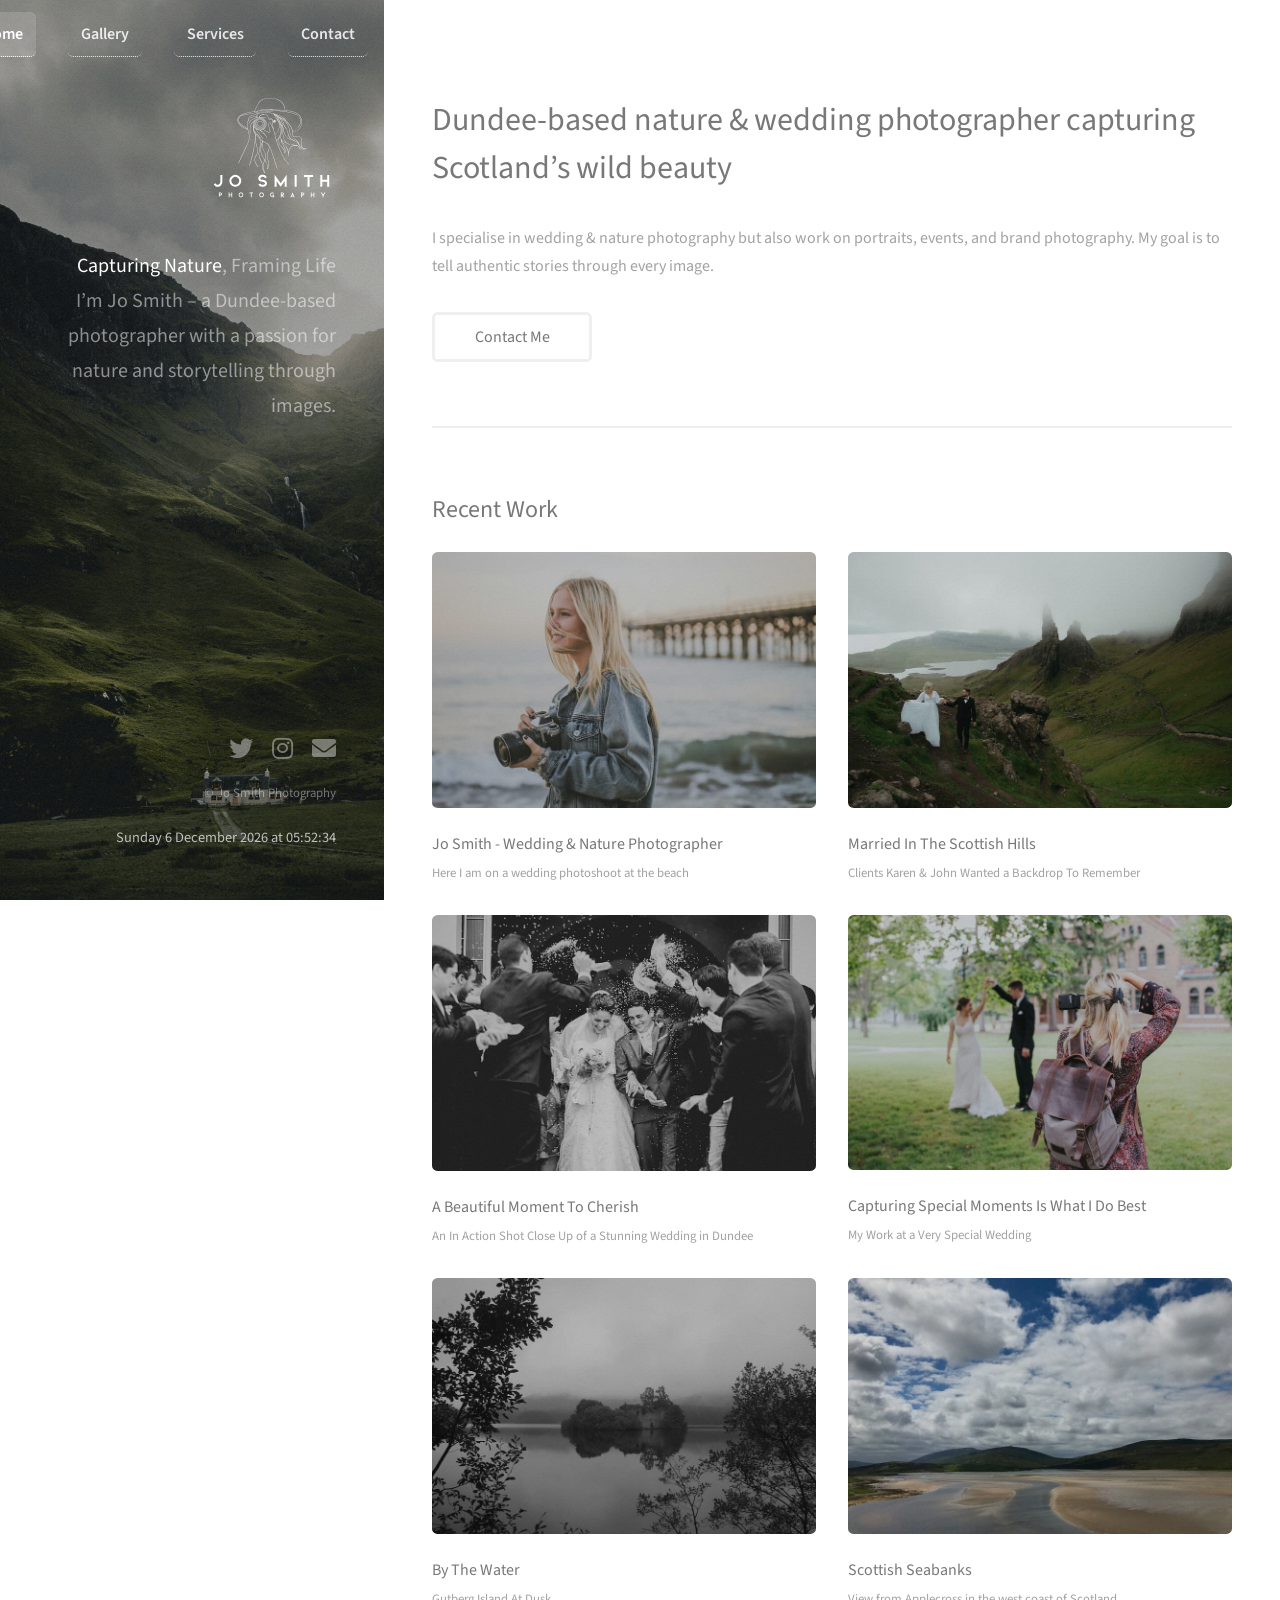
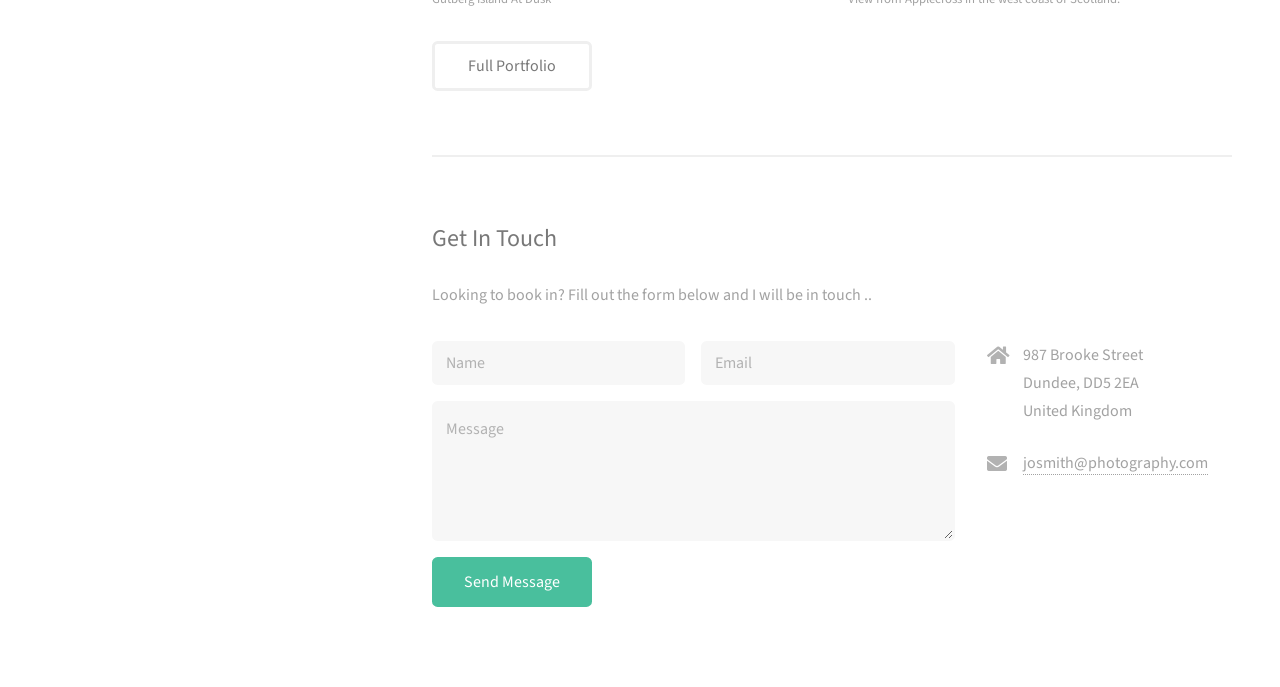
==== index.html @ 53fb1529 "first commit" ====
<!DOCTYPE HTML>
<html>
  <head>
    <title>Jo Smith Photography</title>
    <meta charset="utf-8" />
    <meta name="viewport" content="width=device-width, initial-scale=1, user-scalable=no" />

       <!-- SEO: description -->
  <meta name="description" content="Jo Smith Photography — Dundee-based photographer specialising in weddings, portraits, and nature photography.">

  <!-- SEO: keywords -->
  <meta name="keywords" content="Photography, Dundee, Weddings, Portraits, Nature, Jo Smith">

  <!-- Author -->
  <meta name="author" content="Jo Smith">

  <!-- Open Graph (for social sharing) -->
  <meta property="og:title" content="Jo Smith Photography">
  <meta property="og:description" content="Weddings, portraits, and nature photography in Dundee and beyond.">
  <meta property="og:image" content="../media/images/fulls/JoSmithLogo9.svg">
  <meta property="og:type" content="website">
  <meta property="og:url" content="http://josmithphotography.com">

  <!-- Twitter Card -->
  <meta name="twitter:card" content="summary_large_image">
  <meta name="twitter:title" content="Jo Smith Photography">
  <meta name="twitter:description" content="Capturing weddings, portraits, and nature photography in Dundee.">
  <meta name="twitter:image" content="../media/images/Fulls1/JoSmithLogo9.svg">

  <!-- Links - Stylesheets -->
    <link rel="stylesheet" href="../assets/css/main.css" />
    <link rel="icon" type="image/png" sizes="32x32" href="../media/images/favicons/favicon-32x32.png">
    <link rel="icon" type="image/png" sizes="16x16" href="../media/images/favicons/favicon-16x16.png">
    <link rel="apple-touch-icon" sizes="180x180" href="../media/images/favicons/apple-touch-icon.png">
  </head>
  <body class="is-preload">

    <!-- Header -->
    <header id="header">

         <!-- Hamburger toggle -->
          <button class="nav-toggle"
                  aria-controls="primary-nav"
                  aria-expanded="false"
                  aria-label="Open menu">
            <span class="bar"></span>
            <span class="bar"></span>
            <span class="bar"></span>
          </button>
        <!-- NAV -->
        <nav class="site-nav" id="primary-nav" aria-label="Primary">
          <ul>
            <li><a href="index.html" aria-current="page">Home</a></li>
            <li><a href="/pages/gallery.html">Gallery</a></li>
            <li><a href="/pages/services.html">Services</a></li>
            <li><a href="/pages/contact.html">Contact</a></li>
          </ul>
        </nav>
        <!-- Logo -->
      <div class="inner">
        <a href="index.html" class="image avatar">
          <img src="../media/images/Fulls1/JoSmithLogo9.svg" alt="Jo Smith logo" />
        </a>
      <!-- Main Heading-->
        <h1>
          <strong>Capturing Nature</strong>, Framing Life<br />
          I’m Jo Smith – a Dundee-based photographer with a passion for nature and storytelling through images.
        </h1>

      
      </div>
    </header>
    
    

    <!-- Main -->
    <div id="main">

      <!-- One -->
      <section id="one">
        <header class="major">
          <h2>Dundee-based nature & wedding photographer capturing Scotland’s wild beauty</h2>
        </header>
        <p>I specialise in wedding & nature photography but also work on portraits, events, and brand photography. 
          My goal is to tell authentic stories through every image.</p>
        <ul class="actions">
          <li><a href="/pages/contact.html" class="button">Contact Me</a></li>
        </ul>
      </section>

      <!-- Two -->
      <section id="two">
        <h2>Recent Work</h2>
        <div class="row">
          <article class="col-6 col-12-xsmall work-item">
            <a href="../media/images/fulls1/photog6full.jpg" class="image fit thumb"><img src="../media/images/Smalls1/photog6small.jpg" alt="Wedding photography shoot on the beach" /></a>
            <h3>Jo Smith - Wedding & Nature Photographer</h3>
            <p>Here I am on a wedding photoshoot at the beach</p>
          </article>
          <article class="col-6 col-12-xsmall work-item">
            <a href="../media/images/Fulls1/photog2full.jpg" class="image fit thumb"><img src="../media/images/Smalls1/photog2small.jpg" alt="wedding photo shoot in the hills" /></a>
            <h3>Married In The Scottish Hills</h3>
            <p>Clients Karen & John Wanted a Backdrop To Remember</p>
          </article>
          <article class="col-6 col-12-xsmall work-item">
            <a href="../media/images/Fulls1/photog3full.jpg" class="image fit thumb"><img src="../media/images/Smalls1/photog3small.jpg" alt="wedding photo shoot traditional" /></a>
            <h3>A Beautiful Moment To Cherish</h3>
            <p>An In Action Shot Close Up of a Stunning Wedding in Dundee</p>
          </article>
          <article class="col-6 col-12-xsmall work-item">
            <a href="../media/images/Fulls1/photog7full.jpg" class="image fit thumb"><img src="../media/images/Smalls1/photog7small.jpg" alt="wedding shoot at a traditional wedding" /></a>
            <h3>Capturing Special Moments Is What I Do Best</h3>
            <p>My Work at a Very Special Wedding</p>
          </article>
          <article class="col-6 col-12-xsmall work-item">
            <a href="../media/images/Fulls1/photog5full.jpg" class="image fit thumb"><img src="../media/images/Smalls1/photog5small.jpg" alt="nature photo shoot by the water" /></a>
            <h3>By The Water</h3>
            <p>Gutberg Island At Dusk</p>
          </article>
          <article class="col-6 col-12-xsmall work-item">
            <a href="../media/images/Fulls1/photog11full.jpg" class="image fit thumb"><img src="../media/images/Smalls1/photog11small.jpg" alt="nature shoot in the west coast of scotland" /></a>
            <h3>Scottish Seabanks</h3>
            <p>View from Applecross in the west coast of Scotland.</p>
          </article>
        </div>
        <ul class="actions">
          <li><a href="/pages/gallery.html" class="button">Full Portfolio</a></li>
        </ul>
      </section>

      <!-- Three -->
      <section id="three">
        <h2>Get In Touch</h2>
        <p>Looking to book in? Fill out the form below and I will be in touch ..</p>
        <div class="row">
          <div class="col-8 col-12-small">
            <form id="contact-form" method="post" action="#">
              <div class="row gtr-uniform gtr-50">
                <div class="col-6 col-12-xsmall"><input type="text" name="name" id="name" placeholder="Name" required /></div>
                <div class="col-6 col-12-xsmall"><input type="email" name="email" id="email" placeholder="Email" required /></div>
                <div class="col-12"><textarea name="message" id="message" placeholder="Message" rows="4" required></textarea></div>
                <div class="col-12">
                  <ul class="actions">
                    <li><input type="submit" value="Send Message" class="primary" /></li>
                  </ul>
                </div>
              </div>
            </form>
          </div>
          <div class="col-4 col-12-small">
            <ul class="labeled-icons">
              <li>
                <h3 class="icon solid fa-home"><span class="label">Address</span></h3>
                987 Brooke Street<br />
                Dundee, DD5 2EA<br />
                United Kingdom
              </li>
              <li>
                <h3 class="icon solid fa-envelope"><span class="label">Email</span></h3>
                <a href="mailto:josmith@photography.com">josmith@photography.com</a>
              </li>
            </ul>
          </div>
        </div>
      </section>
    </div>

 <footer id="footer">
  <div class="inner">
    <ul class="icons">
      <!-- X (Twitter) -->
      <li>
        <a href="https://x.com/josmithphoto" class="icon brands fa-twitter" target="_blank" rel="noopener">
          <span class="label">X</span>
        </a>
      </li>
      <!-- Instagram -->
      <li>
        <a href="https://instagram.com/josmithphotography123" class="icon brands fa-instagram" target="_blank" rel="noopener">
          <span class="label">Instagram</span>
        </a>
      </li>
      <!-- Email -->
      <li>
        <a href="mailto:josmith@photography.com" class="icon solid fa-envelope">
          <span class="label">Email</span>
        </a>
      </li>
    </ul>

    <ul class="copyright">
      <li>&copy; Jo Smith Photography</li>
    </ul>

    <!-- Date and time will appear here -->
    <div id="datetime" style="margin-top: 1rem; font-size: 0.9em; color: rgba(255,255,255,0.7);"></div>
  </div>
</footer>


    <!-- Scripts (../assets/js) -->
    <script src="../assets/js/jquery.min.js"></script>
    <script src="../assets/js/jquery.poptrox.min.js"></script>
    <script src="../assets/js/browser.min.js"></script>
    <script src="../assets/js/breakpoints.min.js"></script>
    <script src="../assets/js/util.js"></script>
    <script src="../assets/js/main.js"></script>
    <script src="../assets/js/custom.js" type="module"></script>

  </body>
</html>
---- assets/css/main.css ----
@import url("fontawesome-all.min.css");
@import url("https://fonts.googleapis.com/css?family=Source+Sans+Pro:400,400italic");

/*
	Strata by HTML5 UP
	html5up.net | @ajlkn
	Free for personal and commercial use under the CCA 3.0 license (html5up.net/license)

	STRATA TEMPLATE CSS - CUSTOM CSS AT BOTTOM OF PAGE
*/

html, body, div, span, applet, object,
iframe, h1, h2, h3, h4, h5, h6, p, blockquote,
pre, a, abbr, acronym, address, big, cite,
code, del, dfn, em, img, ins, kbd, q, s, samp,
small, strike, strong, sub, sup, tt, var, b,
u, i, center, dl, dt, dd, ol, ul, li, fieldset,
form, label, legend, table, caption, tbody,
tfoot, thead, tr, th, td, article, aside,
canvas, details, embed, figure, figcaption,
footer, header, hgroup, menu, nav, output, ruby,
section, summary, time, mark, audio, video {
	margin: 0;
	padding: 0;
	border: 0;
	font-size: 100%;
	font: inherit;
	vertical-align: baseline;}

article, aside, details, figcaption, figure,
footer, header, hgroup, menu, nav, section {
	display: block;}

body {
	line-height: 1;
}

ol, ul {
	list-style: none;
}

blockquote, q {
	quotes: none;
}

	blockquote:before, blockquote:after, q:before, q:after {
		content: '';
		content: none;
	}

table {
	border-collapse: collapse;
	border-spacing: 0;
}

body {
	-webkit-text-size-adjust: none;
}

mark {
	background-color: transparent;
	color: inherit;
}

input::-moz-focus-inner {
	border: 0;
	padding: 0;
}

input, select, textarea {
	-moz-appearance: none;
	-webkit-appearance: none;
	-ms-appearance: none;
	appearance: none;
}

/* Basic */

	html {
		box-sizing: border-box;
	}

	*, *:before, *:after {
		box-sizing: inherit;
	}

	body {
		background: #fff;
	}

		body.is-preload *, body.is-preload *:before, body.is-preload *:after {
			-moz-animation: none !important;
			-webkit-animation: none !important;
			-ms-animation: none !important;
			animation: none !important;
			-moz-transition: none !important;
			-webkit-transition: none !important;
			-ms-transition: none !important;
			transition: none !important;
		}

	body, input, select, textarea {
		color: #a2a2a2;
		font-family: "Source Sans Pro", Helvetica, sans-serif;
		font-size: 16pt;
		font-weight: 400;
		line-height: 1.75em;
	}

	a {
		-moz-transition: color 0.2s ease-in-out, border-color 0.2s ease-in-out;
		-webkit-transition: color 0.2s ease-in-out, border-color 0.2s ease-in-out;
		-ms-transition: color 0.2s ease-in-out, border-color 0.2s ease-in-out;
		transition: color 0.2s ease-in-out, border-color 0.2s ease-in-out;
		border-bottom: dotted 1px;
		color: #49bf9d;
		text-decoration: none;
	}

		a:hover {
			border-bottom-color: transparent;
			color: #49bf9d !important;
			text-decoration: none;
		}

	strong, b {
		color: #787878;
		font-weight: 400;
	}

	em, i {
		font-style: italic;
	}

	p {
		margin: 0 0 2em 0;
	}

	h1, h2, h3, h4, h5, h6 {
		color: #787878;
		font-weight: 400;
		line-height: 1em;
		margin: 0 0 1em 0;
	}

		h1 a, h2 a, h3 a, h4 a, h5 a, h6 a {
			color: inherit;
			text-decoration: none;
		}

	h1 {
		font-size: 2em;
		line-height: 1.5em;
	}

	h2 {
		font-size: 1.5em;
		line-height: 1.5em;
	}

	h3 {
		font-size: 1.25em;
		line-height: 1.5em;
	}

	h4 {
		font-size: 1.1em;
		line-height: 1.5em;
	}

	h5 {
		font-size: 0.9em;
		line-height: 1.5em;
	}

	h6 {
		font-size: 0.7em;
		line-height: 1.5em;
	}

	sub {
		font-size: 0.8em;
		position: relative;
		top: 0.5em;
	}

	sup {
		font-size: 0.8em;
		position: relative;
		top: -0.5em;
	}

	hr {
		border: 0;
		border-bottom: solid 2px #efefef;
		margin: 2em 0;
	}

		hr.major {
			margin: 3em 0;
		}

	blockquote {
		border-left: solid 6px #efefef;
		font-style: italic;
		margin: 0 0 2em 0;
		padding: 0.5em 0 0.5em 1.5em;
	}

	code {
		background: #f7f7f7;
		border-radius: 0.35em;
		border: solid 2px #efefef;
		font-family: "Courier New", monospace;
		font-size: 0.9em;
		margin: 0 0.25em;
		padding: 0.25em 0.65em;
	}

	pre {
		-webkit-overflow-scrolling: touch;
		font-family: "Courier New", monospace;
		font-size: 0.9em;
		margin: 0 0 2em 0;
	}

		pre code {
			display: block;
			line-height: 1.75em;
			padding: 1em 1.5em;
			overflow-x: auto;
		}

	.align-left {
		text-align: left;
	}

	.align-center {
		text-align: center;
	}

	.align-right {
		text-align: right;
	}

/* Container */

	.container {
		margin: 0 auto;
		max-width: calc(100% - 4em);
		width: 100%;
	}

		.container.xsmall {
			width: 25%;
		}

		.container.small {
			width: 50%;
		}

		.container.medium {
			width: 75%;
		}

		.container.large {
			width: 125%;
		}

		.container.xlarge {
			width: 150%;
		}

		.container.max {
			width: 100%;
		}

		@media screen and (max-width: 980px) {

			.container {
				width: 100% !important;
				max-width: 100% !important;
			}

		}

		@media screen and (max-width: 480px) {

			.container {
				max-width: calc(100% - 3em);
			}

		}

/* Row */

	.row {
		display: flex;
		flex-wrap: wrap;
		box-sizing: border-box;
		align-items: stretch;
	}

		.row > * {
			box-sizing: border-box;
		}

		.row.gtr-uniform > * > :last-child {
			margin-bottom: 0;
		}

		.row.aln-left {
			justify-content: flex-start;
		}

		.row.aln-center {
			justify-content: center;
		}

		.row.aln-right {
			justify-content: flex-end;
		}

		.row.aln-top {
			align-items: flex-start;
		}

		.row.aln-middle {
			align-items: center;
		}

		.row.aln-bottom {
			align-items: flex-end;
		}

		.row > .imp {
			order: -1;
		}

		.row > .col-1 {
			width: 8.33333%;
		}

		.row > .off-1 {
			margin-left: 8.33333%;
		}

		.row > .col-2 {
			width: 16.66667%;
		}

		.row > .off-2 {
			margin-left: 16.66667%;
		}

		.row > .col-3 {
			width: 25%;
		}

		.row > .off-3 {
			margin-left: 25%;
		}

		.row > .col-4 {
			width: 33.33333%;
		}

		.row > .off-4 {
			margin-left: 33.33333%;
		}

		.row > .col-5 {
			width: 41.66667%;
		}

		.row > .off-5 {
			margin-left: 41.66667%;
		}

		.row > .col-6 {
			width: 50%;
		}

		.row > .off-6 {
			margin-left: 50%;
		}

		.row > .col-7 {
			width: 58.33333%;
		}

		.row > .off-7 {
			margin-left: 58.33333%;
		}

		.row > .col-8 {
			width: 66.66667%;
		}

		.row > .off-8 {
			margin-left: 66.66667%;
		}

		.row > .col-9 {
			width: 75%;
		}

		.row > .off-9 {
			margin-left: 75%;
		}

		.row > .col-10 {
			width: 83.33333%;
		}

		.row > .off-10 {
			margin-left: 83.33333%;
		}

		.row > .col-11 {
			width: 91.66667%;
		}

		.row > .off-11 {
			margin-left: 91.66667%;
		}

		.row > .col-12 {
			width: 100%;
		}

		.row > .off-12 {
			margin-left: 100%;
		}

		.row.gtr-0 {
			margin-top: 0;
			margin-left: 0em;
		}

			.row.gtr-0 > * {
				padding: 0 0 0 0em;
			}

			.row.gtr-0.gtr-uniform {
				margin-top: 0em;
			}

				.row.gtr-0.gtr-uniform > * {
					padding-top: 0em;
				}

		.row.gtr-25 {
			margin-top: 0;
			margin-left: -0.625em;
		}

			.row.gtr-25 > * {
				padding: 0 0 0 0.625em;
			}

			.row.gtr-25.gtr-uniform {
				margin-top: -0.625em;
			}

				.row.gtr-25.gtr-uniform > * {
					padding-top: 0.625em;
				}

		.row.gtr-50 {
			margin-top: 0;
			margin-left: -1.25em;
		}

			.row.gtr-50 > * {
				padding: 0 0 0 1.25em;
			}

			.row.gtr-50.gtr-uniform {
				margin-top: -1.25em;
			}

				.row.gtr-50.gtr-uniform > * {
					padding-top: 1.25em;
				}

		.row {
			margin-top: 0;
			margin-left: -2.5em;
		}

			.row > * {
				padding: 0 0 0 2.5em;
			}

			.row.gtr-uniform {
				margin-top: -2.5em;
			}

				.row.gtr-uniform > * {
					padding-top: 2.5em;
				}

		.row.gtr-150 {
			margin-top: 0;
			margin-left: -3.75em;
		}

			.row.gtr-150 > * {
				padding: 0 0 0 3.75em;
			}

			.row.gtr-150.gtr-uniform {
				margin-top: -3.75em;
			}

				.row.gtr-150.gtr-uniform > * {
					padding-top: 3.75em;
				}

		.row.gtr-200 {
			margin-top: 0;
			margin-left: -5em;
		}

			.row.gtr-200 > * {
				padding: 0 0 0 5em;
			}

			.row.gtr-200.gtr-uniform {
				margin-top: -5em;
			}

				.row.gtr-200.gtr-uniform > * {
					padding-top: 5em;
				}

		@media screen and (max-width: 1800px) {

			.row {
				display: flex;
				flex-wrap: wrap;
				box-sizing: border-box;
				align-items: stretch;
			}

				.row > * {
					box-sizing: border-box;
				}

				.row.gtr-uniform > * > :last-child {
					margin-bottom: 0;
				}

				.row.aln-left {
					justify-content: flex-start;
				}

				.row.aln-center {
					justify-content: center;
				}

				.row.aln-right {
					justify-content: flex-end;
				}

				.row.aln-top {
					align-items: flex-start;
				}

				.row.aln-middle {
					align-items: center;
				}

				.row.aln-bottom {
					align-items: flex-end;
				}

				.row > .imp-xlarge {
					order: -1;
				}

				.row > .col-1-xlarge {
					width: 8.33333%;
				}

				.row > .off-1-xlarge {
					margin-left: 8.33333%;
				}

				.row > .col-2-xlarge {
					width: 16.66667%;
				}

				.row > .off-2-xlarge {
					margin-left: 16.66667%;
				}

				.row > .col-3-xlarge {
					width: 25%;
				}

				.row > .off-3-xlarge {
					margin-left: 25%;
				}

				.row > .col-4-xlarge {
					width: 33.33333%;
				}

				.row > .off-4-xlarge {
					margin-left: 33.33333%;
				}

				.row > .col-5-xlarge {
					width: 41.66667%;
				}

				.row > .off-5-xlarge {
					margin-left: 41.66667%;
				}

				.row > .col-6-xlarge {
					width: 50%;
				}

				.row > .off-6-xlarge {
					margin-left: 50%;
				}

				.row > .col-7-xlarge {
					width: 58.33333%;
				}

				.row > .off-7-xlarge {
					margin-left: 58.33333%;
				}

				.row > .col-8-xlarge {
					width: 66.66667%;
				}

				.row > .off-8-xlarge {
					margin-left: 66.66667%;
				}

				.row > .col-9-xlarge {
					width: 75%;
				}

				.row > .off-9-xlarge {
					margin-left: 75%;
				}

				.row > .col-10-xlarge {
					width: 83.33333%;
				}

				.row > .off-10-xlarge {
					margin-left: 83.33333%;
				}

				.row > .col-11-xlarge {
					width: 91.66667%;
				}

				.row > .off-11-xlarge {
					margin-left: 91.66667%;
				}

				.row > .col-12-xlarge {
					width: 100%;
				}

				.row > .off-12-xlarge {
					margin-left: 100%;
				}

				.row.gtr-0 {
					margin-top: 0;
					margin-left: 0em;
				}

					.row.gtr-0 > * {
						padding: 0 0 0 0em;
					}

					.row.gtr-0.gtr-uniform {
						margin-top: 0em;
					}

						.row.gtr-0.gtr-uniform > * {
							padding-top: 0em;
						}

				.row.gtr-25 {
					margin-top: 0;
					margin-left: -0.625em;
				}

					.row.gtr-25 > * {
						padding: 0 0 0 0.625em;
					}

					.row.gtr-25.gtr-uniform {
						margin-top: -0.625em;
					}

						.row.gtr-25.gtr-uniform > * {
							padding-top: 0.625em;
						}

				.row.gtr-50 {
					margin-top: 0;
					margin-left: -1.25em;
				}

					.row.gtr-50 > * {
						padding: 0 0 0 1.25em;
					}

					.row.gtr-50.gtr-uniform {
						margin-top: -1.25em;
					}

						.row.gtr-50.gtr-uniform > * {
							padding-top: 1.25em;
						}

				.row {
					margin-top: 0;
					margin-left: -2.5em;
				}

					.row > * {
						padding: 0 0 0 2.5em;
					}

					.row.gtr-uniform {
						margin-top: -2.5em;
					}

						.row.gtr-uniform > * {
							padding-top: 2.5em;
						}

				.row.gtr-150 {
					margin-top: 0;
					margin-left: -3.75em;
				}

					.row.gtr-150 > * {
						padding: 0 0 0 3.75em;
					}

					.row.gtr-150.gtr-uniform {
						margin-top: -3.75em;
					}

						.row.gtr-150.gtr-uniform > * {
							padding-top: 3.75em;
						}

				.row.gtr-200 {
					margin-top: 0;
					margin-left: -5em;
				}

					.row.gtr-200 > * {
						padding: 0 0 0 5em;
					}

					.row.gtr-200.gtr-uniform {
						margin-top: -5em;
					}

						.row.gtr-200.gtr-uniform > * {
							padding-top: 5em;
						}

		}

		@media screen and (max-width: 1280px) {

			.row {
				display: flex;
				flex-wrap: wrap;
				box-sizing: border-box;
				align-items: stretch;
			}

				.row > * {
					box-sizing: border-box;
				}

				.row.gtr-uniform > * > :last-child {
					margin-bottom: 0;
				}

				.row.aln-left {
					justify-content: flex-start;
				}

				.row.aln-center {
					justify-content: center;
				}

				.row.aln-right {
					justify-content: flex-end;
				}

				.row.aln-top {
					align-items: flex-start;
				}

				.row.aln-middle {
					align-items: center;
				}

				.row.aln-bottom {
					align-items: flex-end;
				}

				.row > .imp-large {
					order: -1;
				}

				.row > .col-1-large {
					width: 8.33333%;
				}

				.row > .off-1-large {
					margin-left: 8.33333%;
				}

				.row > .col-2-large {
					width: 16.66667%;
				}

				.row > .off-2-large {
					margin-left: 16.66667%;
				}

				.row > .col-3-large {
					width: 25%;
				}

				.row > .off-3-large {
					margin-left: 25%;
				}

				.row > .col-4-large {
					width: 33.33333%;
				}

				.row > .off-4-large {
					margin-left: 33.33333%;
				}

				.row > .col-5-large {
					width: 41.66667%;
				}

				.row > .off-5-large {
					margin-left: 41.66667%;
				}

				.row > .col-6-large {
					width: 50%;
				}

				.row > .off-6-large {
					margin-left: 50%;
				}

				.row > .col-7-large {
					width: 58.33333%;
				}

				.row > .off-7-large {
					margin-left: 58.33333%;
				}

				.row > .col-8-large {
					width: 66.66667%;
				}

				.row > .off-8-large {
					margin-left: 66.66667%;
				}

				.row > .col-9-large {
					width: 75%;
				}

				.row > .off-9-large {
					margin-left: 75%;
				}

				.row > .col-10-large {
					width: 83.33333%;
				}

				.row > .off-10-large {
					margin-left: 83.33333%;
				}

				.row > .col-11-large {
					width: 91.66667%;
				}

				.row > .off-11-large {
					margin-left: 91.66667%;
				}

				.row > .col-12-large {
					width: 100%;
				}

				.row > .off-12-large {
					margin-left: 100%;
				}

				.row.gtr-0 {
					margin-top: 0;
					margin-left: 0em;
				}

					.row.gtr-0 > * {
						padding: 0 0 0 0em;
					}

					.row.gtr-0.gtr-uniform {
						margin-top: 0em;
					}

						.row.gtr-0.gtr-uniform > * {
							padding-top: 0em;
						}

				.row.gtr-25 {
					margin-top: 0;
					margin-left: -0.5em;
				}

					.row.gtr-25 > * {
						padding: 0 0 0 0.5em;
					}

					.row.gtr-25.gtr-uniform {
						margin-top: -0.5em;
					}

						.row.gtr-25.gtr-uniform > * {
							padding-top: 0.5em;
						}

				.row.gtr-50 {
					margin-top: 0;
					margin-left: -1em;
				}

					.row.gtr-50 > * {
						padding: 0 0 0 1em;
					}

					.row.gtr-50.gtr-uniform {
						margin-top: -1em;
					}

						.row.gtr-50.gtr-uniform > * {
							padding-top: 1em;
						}

				.row {
					margin-top: 0;
					margin-left: -2em;
				}

					.row > * {
						padding: 0 0 0 2em;
					}

					.row.gtr-uniform {
						margin-top: -2em;
					}

						.row.gtr-uniform > * {
							padding-top: 2em;
						}

				.row.gtr-150 {
					margin-top: 0;
					margin-left: -3em;
				}

					.row.gtr-150 > * {
						padding: 0 0 0 3em;
					}

					.row.gtr-150.gtr-uniform {
						margin-top: -3em;
					}

						.row.gtr-150.gtr-uniform > * {
							padding-top: 3em;
						}

				.row.gtr-200 {
					margin-top: 0;
					margin-left: -4em;
				}

					.row.gtr-200 > * {
						padding: 0 0 0 4em;
					}

					.row.gtr-200.gtr-uniform {
						margin-top: -4em;
					}

						.row.gtr-200.gtr-uniform > * {
							padding-top: 4em;
						}

		}

		@media screen and (max-width: 980px) {

			.row {
				display: flex;
				flex-wrap: wrap;
				box-sizing: border-box;
				align-items: stretch;
			}

				.row > * {
					box-sizing: border-box;
				}

				.row.gtr-uniform > * > :last-child {
					margin-bottom: 0;
				}

				.row.aln-left {
					justify-content: flex-start;
				}

				.row.aln-center {
					justify-content: center;
				}

				.row.aln-right {
					justify-content: flex-end;
				}

				.row.aln-top {
					align-items: flex-start;
				}

				.row.aln-middle {
					align-items: center;
				}

				.row.aln-bottom {
					align-items: flex-end;
				}

				.row > .imp-medium {
					order: -1;
				}

				.row > .col-1-medium {
					width: 8.33333%;
				}

				.row > .off-1-medium {
					margin-left: 8.33333%;
				}

				.row > .col-2-medium {
					width: 16.66667%;
				}

				.row > .off-2-medium {
					margin-left: 16.66667%;
				}

				.row > .col-3-medium {
					width: 25%;
				}

				.row > .off-3-medium {
					margin-left: 25%;
				}

				.row > .col-4-medium {
					width: 33.33333%;
				}

				.row > .off-4-medium {
					margin-left: 33.33333%;
				}

				.row > .col-5-medium {
					width: 41.66667%;
				}

				.row > .off-5-medium {
					margin-left: 41.66667%;
				}

				.row > .col-6-medium {
					width: 50%;
				}

				.row > .off-6-medium {
					margin-left: 50%;
				}

				.row > .col-7-medium {
					width: 58.33333%;
				}

				.row > .off-7-medium {
					margin-left: 58.33333%;
				}

				.row > .col-8-medium {
					width: 66.66667%;
				}

				.row > .off-8-medium {
					margin-left: 66.66667%;
				}

				.row > .col-9-medium {
					width: 75%;
				}

				.row > .off-9-medium {
					margin-left: 75%;
				}

				.row > .col-10-medium {
					width: 83.33333%;
				}

				.row > .off-10-medium {
					margin-left: 83.33333%;
				}

				.row > .col-11-medium {
					width: 91.66667%;
				}

				.row > .off-11-medium {
					margin-left: 91.66667%;
				}

				.row > .col-12-medium {
					width: 100%;
				}

				.row > .off-12-medium {
					margin-left: 100%;
				}

				.row.gtr-0 {
					margin-top: 0;
					margin-left: 0em;
				}

					.row.gtr-0 > * {
						padding: 0 0 0 0em;
					}

					.row.gtr-0.gtr-uniform {
						margin-top: 0em;
					}

						.row.gtr-0.gtr-uniform > * {
							padding-top: 0em;
						}

				.row.gtr-25 {
					margin-top: 0;
					margin-left: -0.5em;
				}

					.row.gtr-25 > * {
						padding: 0 0 0 0.5em;
					}

					.row.gtr-25.gtr-uniform {
						margin-top: -0.5em;
					}

						.row.gtr-25.gtr-uniform > * {
							padding-top: 0.5em;
						}

				.row.gtr-50 {
					margin-top: 0;
					margin-left: -1em;
				}

					.row.gtr-50 > * {
						padding: 0 0 0 1em;
					}

					.row.gtr-50.gtr-uniform {
						margin-top: -1em;
					}

						.row.gtr-50.gtr-uniform > * {
							padding-top: 1em;
						}

				.row {
					margin-top: 0;
					margin-left: -2em;
				}

					.row > * {
						padding: 0 0 0 2em;
					}

					.row.gtr-uniform {
						margin-top: -2em;
					}

						.row.gtr-uniform > * {
							padding-top: 2em;
						}

				.row.gtr-150 {
					margin-top: 0;
					margin-left: -3em;
				}

					.row.gtr-150 > * {
						padding: 0 0 0 3em;
					}

					.row.gtr-150.gtr-uniform {
						margin-top: -3em;
					}

						.row.gtr-150.gtr-uniform > * {
							padding-top: 3em;
						}

				.row.gtr-200 {
					margin-top: 0;
					margin-left: -4em;
				}

					.row.gtr-200 > * {
						padding: 0 0 0 4em;
					}

					.row.gtr-200.gtr-uniform {
						margin-top: -4em;
					}

						.row.gtr-200.gtr-uniform > * {
							padding-top: 4em;
						}

		}

		@media screen and (max-width: 736px) {

			.row {
				display: flex;
				flex-wrap: wrap;
				box-sizing: border-box;
				align-items: stretch;
			}

				.row > * {
					box-sizing: border-box;
				}

				.row.gtr-uniform > * > :last-child {
					margin-bottom: 0;
				}

				.row.aln-left {
					justify-content: flex-start;
				}

				.row.aln-center {
					justify-content: center;
				}

				.row.aln-right {
					justify-content: flex-end;
				}

				.row.aln-top {
					align-items: flex-start;
				}

				.row.aln-middle {
					align-items: center;
				}

				.row.aln-bottom {
					align-items: flex-end;
				}

				.row > .imp-small {
					order: -1;
				}

				.row > .col-1-small {
					width: 8.33333%;
				}

				.row > .off-1-small {
					margin-left: 8.33333%;
				}

				.row > .col-2-small {
					width: 16.66667%;
				}

				.row > .off-2-small {
					margin-left: 16.66667%;
				}

				.row > .col-3-small {
					width: 25%;
				}

				.row > .off-3-small {
					margin-left: 25%;
				}

				.row > .col-4-small {
					width: 33.33333%;
				}

				.row > .off-4-small {
					margin-left: 33.33333%;
				}

				.row > .col-5-small {
					width: 41.66667%;
				}

				.row > .off-5-small {
					margin-left: 41.66667%;
				}

				.row > .col-6-small {
					width: 50%;
				}

				.row > .off-6-small {
					margin-left: 50%;
				}

				.row > .col-7-small {
					width: 58.33333%;
				}

				.row > .off-7-small {
					margin-left: 58.33333%;
				}

				.row > .col-8-small {
					width: 66.66667%;
				}

				.row > .off-8-small {
					margin-left: 66.66667%;
				}

				.row > .col-9-small {
					width: 75%;
				}

				.row > .off-9-small {
					margin-left: 75%;
				}

				.row > .col-10-small {
					width: 83.33333%;
				}

				.row > .off-10-small {
					margin-left: 83.33333%;
				}

				.row > .col-11-small {
					width: 91.66667%;
				}

				.row > .off-11-small {
					margin-left: 91.66667%;
				}

				.row > .col-12-small {
					width: 100%;
				}

				.row > .off-12-small {
					margin-left: 100%;
				}

				.row.gtr-0 {
					margin-top: 0;
					margin-left: 0em;
				}

					.row.gtr-0 > * {
						padding: 0 0 0 0em;
					}

					.row.gtr-0.gtr-uniform {
						margin-top: 0em;
					}

						.row.gtr-0.gtr-uniform > * {
							padding-top: 0em;
						}

				.row.gtr-25 {
					margin-top: 0;
					margin-left: -0.375em;
				}

					.row.gtr-25 > * {
						padding: 0 0 0 0.375em;
					}

					.row.gtr-25.gtr-uniform {
						margin-top: -0.375em;
					}

						.row.gtr-25.gtr-uniform > * {
							padding-top: 0.375em;
						}

				.row.gtr-50 {
					margin-top: 0;
					margin-left: -0.75em;
				}

					.row.gtr-50 > * {
						padding: 0 0 0 0.75em;
					}

					.row.gtr-50.gtr-uniform {
						margin-top: -0.75em;
					}

						.row.gtr-50.gtr-uniform > * {
							padding-top: 0.75em;
						}

				.row {
					margin-top: 0;
					margin-left: -1.5em;
				}

					.row > * {
						padding: 0 0 0 1.5em;
					}

					.row.gtr-uniform {
						margin-top: -1.5em;
					}

						.row.gtr-uniform > * {
							padding-top: 1.5em;
						}

				.row.gtr-150 {
					margin-top: 0;
					margin-left: -2.25em;
				}

					.row.gtr-150 > * {
						padding: 0 0 0 2.25em;
					}

					.row.gtr-150.gtr-uniform {
						margin-top: -2.25em;
					}

						.row.gtr-150.gtr-uniform > * {
							padding-top: 2.25em;
						}

				.row.gtr-200 {
					margin-top: 0;
					margin-left: -3em;
				}

					.row.gtr-200 > * {
						padding: 0 0 0 3em;
					}

					.row.gtr-200.gtr-uniform {
						margin-top: -3em;
					}

						.row.gtr-200.gtr-uniform > * {
							padding-top: 3em;
						}

		}

		@media screen and (max-width: 480px) {

			.row {
				display: flex;
				flex-wrap: wrap;
				box-sizing: border-box;
				align-items: stretch;
			}

				.row > * {
					box-sizing: border-box;
				}

				.row.gtr-uniform > * > :last-child {
					margin-bottom: 0;
				}

				.row.aln-left {
					justify-content: flex-start;
				}

				.row.aln-center {
					justify-content: center;
				}

				.row.aln-right {
					justify-content: flex-end;
				}

				.row.aln-top {
					align-items: flex-start;
				}

				.row.aln-middle {
					align-items: center;
				}

				.row.aln-bottom {
					align-items: flex-end;
				}

				.row > .imp-xsmall {
					order: -1;
				}

				.row > .col-1-xsmall {
					width: 8.33333%;
				}

				.row > .off-1-xsmall {
					margin-left: 8.33333%;
				}

				.row > .col-2-xsmall {
					width: 16.66667%;
				}

				.row > .off-2-xsmall {
					margin-left: 16.66667%;
				}

				.row > .col-3-xsmall {
					width: 25%;
				}

				.row > .off-3-xsmall {
					margin-left: 25%;
				}

				.row > .col-4-xsmall {
					width: 33.33333%;
				}

				.row > .off-4-xsmall {
					margin-left: 33.33333%;
				}

				.row > .col-5-xsmall {
					width: 41.66667%;
				}

				.row > .off-5-xsmall {
					margin-left: 41.66667%;
				}

				.row > .col-6-xsmall {
					width: 50%;
				}

				.row > .off-6-xsmall {
					margin-left: 50%;
				}

				.row > .col-7-xsmall {
					width: 58.33333%;
				}

				.row > .off-7-xsmall {
					margin-left: 58.33333%;
				}

				.row > .col-8-xsmall {
					width: 66.66667%;
				}

				.row > .off-8-xsmall {
					margin-left: 66.66667%;
				}

				.row > .col-9-xsmall {
					width: 75%;
				}

				.row > .off-9-xsmall {
					margin-left: 75%;
				}

				.row > .col-10-xsmall {
					width: 83.33333%;
				}

				.row > .off-10-xsmall {
					margin-left: 83.33333%;
				}

				.row > .col-11-xsmall {
					width: 91.66667%;
				}

				.row > .off-11-xsmall {
					margin-left: 91.66667%;
				}

				.row > .col-12-xsmall {
					width: 100%;
				}

				.row > .off-12-xsmall {
					margin-left: 100%;
				}

				.row.gtr-0 {
					margin-top: 0;
					margin-left: 0em;
				}

					.row.gtr-0 > * {
						padding: 0 0 0 0em;
					}

					.row.gtr-0.gtr-uniform {
						margin-top: 0em;
					}

						.row.gtr-0.gtr-uniform > * {
							padding-top: 0em;
						}

				.row.gtr-25 {
					margin-top: 0;
					margin-left: -0.375em;
				}

					.row.gtr-25 > * {
						padding: 0 0 0 0.375em;
					}

					.row.gtr-25.gtr-uniform {
						margin-top: -0.375em;
					}

						.row.gtr-25.gtr-uniform > * {
							padding-top: 0.375em;
						}

				.row.gtr-50 {
					margin-top: 0;
					margin-left: -0.75em;
				}

					.row.gtr-50 > * {
						padding: 0 0 0 0.75em;
					}

					.row.gtr-50.gtr-uniform {
						margin-top: -0.75em;
					}

						.row.gtr-50.gtr-uniform > * {
							padding-top: 0.75em;
						}

				.row {
					margin-top: 0;
					margin-left: -1.5em;
				}

					.row > * {
						padding: 0 0 0 1.5em;
					}

					.row.gtr-uniform {
						margin-top: -1.5em;
					}

						.row.gtr-uniform > * {
							padding-top: 1.5em;
						}

				.row.gtr-150 {
					margin-top: 0;
					margin-left: -2.25em;
				}

					.row.gtr-150 > * {
						padding: 0 0 0 2.25em;
					}

					.row.gtr-150.gtr-uniform {
						margin-top: -2.25em;
					}

						.row.gtr-150.gtr-uniform > * {
							padding-top: 2.25em;
						}

				.row.gtr-200 {
					margin-top: 0;
					margin-left: -3em;
				}

					.row.gtr-200 > * {
						padding: 0 0 0 3em;
					}

					.row.gtr-200.gtr-uniform {
						margin-top: -3em;
					}

						.row.gtr-200.gtr-uniform > * {
							padding-top: 3em;
						}

		}

/* Section/Article */

	section.special, article.special {
		text-align: center;
	}

	header p {
		color: #b2b2b2;
		position: relative;
		margin: 0 0 1.5em 0;
	}

	header h2 + p {
		font-size: 1.25em;
		margin-top: -1em;
		line-height: 1.5em;
	}

	header h3 + p {
		font-size: 1.1em;
		margin-top: -0.8em;
		line-height: 1.5em;
	}

	header h4 + p,
	header h5 + p,
	header h6 + p {
		font-size: 0.9em;
		margin-top: -0.6em;
		line-height: 1.5em;
	}

	header.major h2 {
		font-size: 2em;
	}

/* Form */

	form {
		margin: 0 0 2em 0;
	}

	label {
		color: #787878;
		display: block;
		font-size: 0.9em;
		font-weight: 400;
		margin: 0 0 1em 0;
	}

	input[type="text"],
	input[type="password"],
	input[type="email"],
	select,
	textarea {
		-moz-appearance: none;
		-webkit-appearance: none;
		-ms-appearance: none;
		appearance: none;
		background: #f7f7f7;
		border-radius: 0.35em;
		border: solid 2px transparent;
		color: inherit;
		display: block;
		outline: 0;
		padding: 0 0.75em;
		text-decoration: none;
		width: 100%;
	}

		input[type="text"]:invalid,
		input[type="password"]:invalid,
		input[type="email"]:invalid,
		select:invalid,
		textarea:invalid {
			box-shadow: none;
		}

		input[type="text"]:focus,
		input[type="password"]:focus,
		input[type="email"]:focus,
		select:focus,
		textarea:focus {
			border-color: #49bf9d;
		}

	select {
		background-image: url("data:image/svg+xml;charset=utf8,%3Csvg xmlns='http://www.w3.org/2000/svg' width='40' height='40' preserveAspectRatio='none' viewBox='0 0 40 40'%3E%3Cpath d='M9.4,12.3l10.4,10.4l10.4-10.4c0.2-0.2,0.5-0.4,0.9-0.4c0.3,0,0.6,0.1,0.9,0.4l3.3,3.3c0.2,0.2,0.4,0.5,0.4,0.9 c0,0.4-0.1,0.6-0.4,0.9L20.7,31.9c-0.2,0.2-0.5,0.4-0.9,0.4c-0.3,0-0.6-0.1-0.9-0.4L4.3,17.3c-0.2-0.2-0.4-0.5-0.4-0.9 c0-0.4,0.1-0.6,0.4-0.9l3.3-3.3c0.2-0.2,0.5-0.4,0.9-0.4S9.1,12.1,9.4,12.3z' fill='%23dfdfdf' /%3E%3C/svg%3E");
		background-size: 1.25rem;
		background-repeat: no-repeat;
		background-position: calc(100% - 1rem) center;
		height: 2.75em;
		padding-right: 2.75em;
		text-overflow: ellipsis;
	}

		select option {
			color: #787878;
			background: #fff;
		}

		select:focus::-ms-value {
			background-color: transparent;
		}

		select::-ms-expand {
			display: none;
		}

	input[type="text"],
	input[type="password"],
	input[type="email"],
	select {
		height: 2.75em;
	}

	textarea {
		padding: 0.75em;
	}

	input[type="checkbox"],
	input[type="radio"] {
		-moz-appearance: none;
		-webkit-appearance: none;
		-ms-appearance: none;
		appearance: none;
		display: block;
		float: left;
		margin-right: -2em;
		opacity: 0;
		width: 1em;
		z-index: -1;
	}

		input[type="checkbox"] + label,
		input[type="radio"] + label {
			text-decoration: none;
			color: #a2a2a2;
			cursor: pointer;
			display: inline-block;
			font-size: 1em;
			font-weight: 400;
			padding-left: 2.4em;
			padding-right: 0.75em;
			position: relative;
		}

			input[type="checkbox"] + label:before,
			input[type="radio"] + label:before {
				-moz-osx-font-smoothing: grayscale;
				-webkit-font-smoothing: antialiased;
				display: inline-block;
				font-style: normal;
				font-variant: normal;
				text-rendering: auto;
				line-height: 1;
				text-transform: none !important;
				font-family: 'Font Awesome 5 Free';
				font-weight: 900;
			}

			input[type="checkbox"] + label:before,
			input[type="radio"] + label:before {
				background: #f7f7f7;
				border-radius: 0.35em;
				border: solid 2px transparent;
				content: '';
				display: inline-block;
				font-size: 0.8em;
				height: 2.0625em;
				left: 0;
				line-height: 1.85625em;
				position: absolute;
				text-align: center;
				top: 0;
				width: 2.0625em;
			}

		input[type="checkbox"]:checked + label:before,
		input[type="radio"]:checked + label:before {
			background: #787878;
			border-color: #787878;
			color: #fff;
			content: '\f00c';
		}

		input[type="checkbox"]:focus + label:before,
		input[type="radio"]:focus + label:before {
			border-color: #49bf9d;
		}

	input[type="checkbox"] + label:before {
		border-radius: 0.35em;
	}

	input[type="radio"] + label:before {
		border-radius: 100%;
	}

	::-webkit-input-placeholder {
		color: #b2b2b2 !important;
		opacity: 1.0;
	}

	:-moz-placeholder {
		color: #b2b2b2 !important;
		opacity: 1.0;
	}

	::-moz-placeholder {
		color: #b2b2b2 !important;
		opacity: 1.0;
	}

	:-ms-input-placeholder {
		color: #b2b2b2 !important;
		opacity: 1.0;
	}

/* Box */

	.box {
		border-radius: 0.35em;
		border: solid 2px #efefef;
		margin-bottom: 2em;
		padding: 1.5em;
	}

		.box > :last-child,
		.box > :last-child > :last-child,
		.box > :last-child > :last-child > :last-child {
			margin-bottom: 0;
		}

		.box.alt {
			border: 0;
			border-radius: 0;
			padding: 0;
		}

/* Icon */

	.icon {
		text-decoration: none;
		border-bottom: none;
		position: relative;
	}

		.icon:before {
			-moz-osx-font-smoothing: grayscale;
			-webkit-font-smoothing: antialiased;
			display: inline-block;
			font-style: normal;
			font-variant: normal;
			text-rendering: auto;
			line-height: 1;
			text-transform: none !important;
			font-family: 'Font Awesome 5 Free';
			font-weight: 400;
		}

		.icon > .label {
			display: none;
		}

		.icon:before {
			line-height: inherit;
		}

		.icon.solid:before {
			font-weight: 900;
		}

		.icon.brands:before {
			font-family: 'Font Awesome 5 Brands';
		}

/* Image */

	.image {
		border-radius: 0.35em;
		border: 0;
		display: inline-block;
		position: relative;
	}

		.image:before {
			-moz-transition: opacity 0.2s ease-in-out;
			-webkit-transition: opacity 0.2s ease-in-out;
			-ms-transition: opacity 0.2s ease-in-out;
			transition: opacity 0.2s ease-in-out;
			background: url("images/overlay.png");
			border-radius: 0.35em;
			content: '';
			display: block;
			height: 100%;
			left: 0;
			opacity: 0.5;
			position: absolute;
			top: 0;
			width: 100%;
		}

		.image.thumb {
			text-align: center;
		}

			.image.thumb:after {
				-moz-transition: opacity 0.2s ease-in-out;
				-webkit-transition: opacity 0.2s ease-in-out;
				-ms-transition: opacity 0.2s ease-in-out;
				transition: opacity 0.2s ease-in-out;
				border-radius: 0.35em;
				border: solid 3px rgba(255, 255, 255, 0.5);
				color: #fff;
				content: 'View';
				display: inline-block;
				font-size: 0.8em;
				font-weight: 400;
				left: 50%;
				line-height: 2.25em;
				margin: -1.25em 0 0 -3em;
				opacity: 0;
				padding: 0 1.5em;
				position: absolute;
				text-align: center;
				text-decoration: none;
				top: 50%;
				white-space: nowrap;
			}

			.image.thumb:hover:after {
				opacity: 1.0;
			}

			.image.thumb:hover:before {
				background: url("images/overlay.png"), url("images/overlay.png");
				opacity: 1.0;
			}

		.image img {
			border-radius: 0.35em;
			display: block;
		}

		.image.left {
			float: left;
			margin: 0 1.5em 1em 0;
			top: 0.25em;
		}

		.image.right {
			float: right;
			margin: 0 0 1em 1.5em;
			top: 0.25em;
		}

		.image.left, .image.right {
			max-width: 40%;
		}

			.image.left img, .image.right img {
				width: 100%;
			}

		.image.fit {
			display: block;
			margin: 0 0 2em 0;
			width: 100%;
		}

			.image.fit img {
				width: 100%;
			}

		.image.avatar {
			border-radius: 100%;
		}

			.image.avatar:before {
				display: none;
			}

			.image.avatar img {
				border-radius: 100%;
				width: 100%;
			}

/* List */

	ol {
		list-style: decimal;
		margin: 0 0 2em 0;
		padding-left: 1.25em;
	}

		ol li {
			padding-left: 0.25em;
		}

	ul {
		list-style: disc;
		margin: 0 0 2em 0;
		padding-left: 1em;
	}

		ul li {
			padding-left: 0.5em;
		}

		ul.alt {
			list-style: none;
			padding-left: 0;
		}

			ul.alt li {
				border-top: solid 2px #efefef;
				padding: 0.5em 0;
			}

				ul.alt li:first-child {
					border-top: 0;
					padding-top: 0;
				}

	dl {
		margin: 0 0 2em 0;
	}

/* Icons */

	ul.icons {
		cursor: default;
		list-style: none;
		padding-left: 0;
	}

		ul.icons li {
			display: inline-block;
			padding: 0 1em 0 0;
		}

			ul.icons li:last-child {
				padding-right: 0;
			}

			ul.icons li .icon:before {
				font-size: 1.5em;
			}

/* Labeled Icons */

	ul.labeled-icons {
		list-style: none;
		padding: 0;
	}

		ul.labeled-icons li {
			line-height: 1.75em;
			margin: 1.5em 0 0 0;
			padding-left: 2.25em;
			position: relative;
		}

			ul.labeled-icons li:first-child {
				margin-top: 0;
			}

			ul.labeled-icons li a {
				color: inherit;
			}

			ul.labeled-icons li h3 {
				color: #b2b2b2;
				left: 0;
				position: absolute;
				text-align: center;
				top: 0;
				width: 1em;
			}

/* Actions */

	ul.actions {
		display: -moz-flex;
		display: -webkit-flex;
		display: -ms-flex;
		display: flex;
		cursor: default;
		list-style: none;
		margin-left: -1em;
		padding-left: 0;
	}

		ul.actions li {
			padding: 0 0 0 1em;
			vertical-align: middle;
		}

		ul.actions.special {
			-moz-justify-content: center;
			-webkit-justify-content: center;
			-ms-justify-content: center;
			justify-content: center;
			width: 100%;
			margin-left: 0;
		}

			ul.actions.special li:first-child {
				padding-left: 0;
			}

		ul.actions.stacked {
			-moz-flex-direction: column;
			-webkit-flex-direction: column;
			-ms-flex-direction: column;
			flex-direction: column;
			margin-left: 0;
		}

			ul.actions.stacked li {
				padding: 1.3em 0 0 0;
			}

				ul.actions.stacked li:first-child {
					padding-top: 0;
				}

		ul.actions.fit {
			width: calc(100% + 1em);
		}

			ul.actions.fit li {
				-moz-flex-grow: 1;
				-webkit-flex-grow: 1;
				-ms-flex-grow: 1;
				flex-grow: 1;
				-moz-flex-shrink: 1;
				-webkit-flex-shrink: 1;
				-ms-flex-shrink: 1;
				flex-shrink: 1;
				width: 100%;
			}

				ul.actions.fit li > * {
					width: 100%;
				}

			ul.actions.fit.stacked {
				width: 100%;
			}

		@media screen and (max-width: 480px) {

			ul.actions:not(.fixed) {
				-moz-flex-direction: column;
				-webkit-flex-direction: column;
				-ms-flex-direction: column;
				flex-direction: column;
				margin-left: 0;
				width: 100% !important;
			}

				ul.actions:not(.fixed) li {
					-moz-flex-grow: 1;
					-webkit-flex-grow: 1;
					-ms-flex-grow: 1;
					flex-grow: 1;
					-moz-flex-shrink: 1;
					-webkit-flex-shrink: 1;
					-ms-flex-shrink: 1;
					flex-shrink: 1;
					padding: 1em 0 0 0;
					text-align: center;
					width: 100%;
				}

					ul.actions:not(.fixed) li > * {
						width: 100%;
					}

					ul.actions:not(.fixed) li:first-child {
						padding-top: 0;
					}

					ul.actions:not(.fixed) li input[type="submit"],
					ul.actions:not(.fixed) li input[type="reset"],
					ul.actions:not(.fixed) li input[type="button"],
					ul.actions:not(.fixed) li button,
					ul.actions:not(.fixed) li .button {
						width: 100%;
					}

						ul.actions:not(.fixed) li input[type="submit"].icon:before,
						ul.actions:not(.fixed) li input[type="reset"].icon:before,
						ul.actions:not(.fixed) li input[type="button"].icon:before,
						ul.actions:not(.fixed) li button.icon:before,
						ul.actions:not(.fixed) li .button.icon:before {
							margin-left: -0.5em;
						}

		}

/* Table */

	.table-wrapper {
		-webkit-overflow-scrolling: touch;
		overflow-x: auto;
	}

	table {
		margin: 0 0 2em 0;
		width: 100%;
	}

		table tbody tr {
			border: solid 1px #efefef;
			border-left: 0;
			border-right: 0;
		}

			table tbody tr:nth-child(2n + 1) {
				background-color: #f7f7f7;
			}

		table td {
			padding: 0.75em 0.75em;
		}

		table th {
			color: #787878;
			font-size: 0.9em;
			font-weight: 400;
			padding: 0 0.75em 0.75em 0.75em;
			text-align: left;
		}

		table thead {
			border-bottom: solid 2px #efefef;
		}

		table tfoot {
			border-top: solid 2px #efefef;
		}

		table.alt {
			border-collapse: separate;
		}

			table.alt tbody tr td {
				border: solid 2px #efefef;
				border-left-width: 0;
				border-top-width: 0;
			}

				table.alt tbody tr td:first-child {
					border-left-width: 2px;
				}

			table.alt tbody tr:first-child td {
				border-top-width: 2px;
			}

			table.alt thead {
				border-bottom: 0;
			}

			table.alt tfoot {
				border-top: 0;
			}

/* Button */

	input[type="submit"],
	input[type="reset"],
	input[type="button"],
	.button {
		-moz-appearance: none;
		-webkit-appearance: none;
		-ms-appearance: none;
		appearance: none;
		-moz-transition: background-color 0.2s ease-in-out, color 0.2s ease-in-out, border-color 0.2s ease-in-out;
		-webkit-transition: background-color 0.2s ease-in-out, color 0.2s ease-in-out, border-color 0.2s ease-in-out;
		-ms-transition: background-color 0.2s ease-in-out, color 0.2s ease-in-out, border-color 0.2s ease-in-out;
		transition: background-color 0.2s ease-in-out, color 0.2s ease-in-out, border-color 0.2s ease-in-out;
		background-color: transparent;
		border-radius: 0.35em;
		border: solid 3px #efefef;
		color: #787878 !important;
		cursor: pointer;
		display: inline-block;
		font-weight: 400;
		height: 3.15em;
		height: calc(2.75em + 6px);
		line-height: 2.75em;
		min-width: 10em;
		padding: 0 1.5em;
		text-align: center;
		text-decoration: none;
		white-space: nowrap;
	}

		input[type="submit"]:hover,
		input[type="reset"]:hover,
		input[type="button"]:hover,
		.button:hover {
			border-color: #49bf9d;
			color: #49bf9d !important;
		}

		input[type="submit"]:active,
		input[type="reset"]:active,
		input[type="button"]:active,
		.button:active {
			background-color: rgba(73, 191, 157, 0.1);
			border-color: #49bf9d;
			color: #49bf9d !important;
		}

		input[type="submit"].icon,
		input[type="reset"].icon,
		input[type="button"].icon,
		.button.icon {
			padding-left: 1.35em;
		}

			input[type="submit"].icon:before,
			input[type="reset"].icon:before,
			input[type="button"].icon:before,
			.button.icon:before {
				margin-right: 0.5em;
			}

		input[type="submit"].fit,
		input[type="reset"].fit,
		input[type="button"].fit,
		.button.fit {
			min-width: 0;
			width: 100%;
		}

		input[type="submit"].small,
		input[type="reset"].small,
		input[type="button"].small,
		.button.small {
			font-size: 0.8em;
		}

		input[type="submit"].large,
		input[type="reset"].large,
		input[type="button"].large,
		.button.large {
			font-size: 1.35em;
		}

		input[type="submit"].primary,
		input[type="reset"].primary,
		input[type="button"].primary,
		.button.primary {
			background-color: #49bf9d;
			border-color: #49bf9d;
			color: #ffffff !important;
		}

			input[type="submit"].primary:hover,
			input[type="reset"].primary:hover,
			input[type="button"].primary:hover,
			.button.primary:hover {
				background-color: #49bf9d;
				border-color: #49bf9d;
			}

			input[type="submit"].primary:active,
			input[type="reset"].primary:active,
			input[type="button"].primary:active,
			.button.primary:active {
				background-color: #49bf9d;
				border-color: #49bf9d;
			}

		input[type="submit"].disabled, input[type="submit"]:disabled,
		input[type="reset"].disabled,
		input[type="reset"]:disabled,
		input[type="button"].disabled,
		input[type="button"]:disabled,
		.button.disabled,
		.button:disabled {
			background-color: #e7e7e7 !important;
			border-color: #e7e7e7 !important;
			color: #b2b2b2 !important;
			cursor: default;
		}

/* Work Item */

	.work-item {
		margin: 0 0 2em 0;
	}

		.work-item .image {
			margin: 0 0 1.5em 0;
		}

		.work-item h3 {
			font-size: 1em;
			margin: 0 0 0.5em 0;
		}

		.work-item p {
			font-size: 0.8em;
			line-height: 1.5em;
			margin: 0;
		}

/* Header */

	#header {
		display: -moz-flex;
		display: -webkit-flex;
		display: -ms-flex;
		display: flex;
		-moz-flex-direction: column;
		-webkit-flex-direction: column;
		-ms-flex-direction: column;
		flex-direction: column;
		-moz-align-items: -moz-flex-end;
		-webkit-align-items: -webkit-flex-end;
		-ms-align-items: -ms-flex-end;
		align-items: flex-end;
		-moz-justify-content: space-between;
		-webkit-justify-content: space-between;
		-ms-justify-content: space-between;
		justify-content: space-between;
		background-color: #1f1815;
		background-attachment: scroll,								scroll;
		background-image: url("images/overlay.png"), url("../../media/images/Fulls1/heroImg.jpg");
		background-repeat: repeat, no-repeat;
		background-position: top left, center;
		background-size: auto, cover; 
		color: rgba(255, 255, 255, 0.5);
		height: 100%;
		left: 0;
		padding: 8em 4em;
		position: fixed;
		text-align: right;
		top: 0;
		width: 35%;
	}

		#header > * {
			-moz-flex-shrink: 0;
			-webkit-flex-shrink: 0;
			-ms-flex-shrink: 0;
			flex-shrink: 0;
			width: 100%;
		}

		#header > .inner {
			-moz-flex-grow: 1;
			-webkit-flex-grow: 1;
			-ms-flex-grow: 1;
			flex-grow: 1;
			margin: 0 0 2em 0;
		}

		#header strong, #header b {
			color: #ffffff;
		}

		#header h2, #header h3, #header h4, #header h5, #header h6 {
			color: #ffffff;
		}

		#header h1 {
			color: rgba(255, 255, 255, 0.5);
			font-size: 1.35em;
			line-height: 1.75em;
			margin: 0;
		}

		#header .image.avatar {
			margin: 0 0 1em 0;
			width: 8em;
		}

		#header .image.avatar { 
			width:8em; 
		} 

/* Navigation */
		/* Top navigation bar */
		.site-nav {
			position: absolute;
			top: 0;
			left: 0;
			width: 100%; 
			padding: 0.75rem 1rem;
			display: flex;
			justify-content: center;
			gap: 0.5rem;
			background: rgba(0,0,0,0.25); 
			z-index: 10; 
		}
		
		.site-nav a {
			display: inline-block;
			color: rgba(255, 255, 255, 0.85);
			text-decoration: none;
			font-weight: 600;
			padding: 0.25rem 0.6rem;
			border-radius: 0.3rem;
			background: transparent; 
			transition: background-color 0.2s ease, color 0.2s ease;
		}
		

		.site-nav a:hover,
		.site-nav a[aria-current="page"] {
			background: rgba(255,255,255,0.15);
			color: #ffffff;
			outline: none;
		}

		.site-nav ul {
			list-style: none;  
			margin: 0;    
			padding: 0;            
			display: flex;         
			flex-direction: row;
			justify-content: flex-end;
			gap: 4rem;          
		  }

		  .site-nav li {
			margin: 0;
			padding: 0;
		  }
		  
		  
  
		

/* Footer */

	#footer .icons {
		margin: 1em 0 0 0;
	}

		#footer .icons a {
			color: rgba(255, 255, 255, 0.4);
		}

	#footer .copyright {
		color: rgba(255, 255, 255, 0.4);
		font-size: 0.8em;
		list-style: none;
		margin: 1em 0 0 0;
		padding: 0;
	}

		#footer .copyright li {
			border-left: solid 1px rgba(255, 255, 255, 0.25);
			display: inline-block;
			line-height: 1em;
			margin-left: 0.75em;
			padding-left: 0.75em;
		}

			#footer .copyright li:first-child {
				border-left: 0;
				margin-left: 0;
				padding-left: 0;
			}

			#footer .copyright li a {
				color: inherit;
			}

/* Main */

	#main {
		margin-left: 35%;
		max-width: 54em;
		padding: 8em 4em 4em 4em;
		width: calc(100% - 35%);
	}

		#main > section {
			border-top: solid 2px #efefef;
			margin: 4em 0 0 0;
			padding: 4em 0 0 0;
		}

			#main > section:first-child {
				border-top: 0;
				margin-top: 0;
				padding-top: 0;
			}

/* Poptrox */

	@-moz-keyframes spin {
		0% {
			-moz-transform: rotate(0deg);
			-webkit-transform: rotate(0deg);
			-ms-transform: rotate(0deg);
			transform: rotate(0deg);
		}

		100% {
			-moz-transform: rotate(360deg);
			-webkit-transform: rotate(360deg);
			-ms-transform: rotate(360deg);
			transform: rotate(360deg);
		}
	}

	@-webkit-keyframes spin {
		0% {
			-moz-transform: rotate(0deg);
			-webkit-transform: rotate(0deg);
			-ms-transform: rotate(0deg);
			transform: rotate(0deg);
		}

		100% {
			-moz-transform: rotate(360deg);
			-webkit-transform: rotate(360deg);
			-ms-transform: rotate(360deg);
			transform: rotate(360deg);
		}
	}

	@-ms-keyframes spin {
		0% {
			-moz-transform: rotate(0deg);
			-webkit-transform: rotate(0deg);
			-ms-transform: rotate(0deg);
			transform: rotate(0deg);
		}

		100% {
			-moz-transform: rotate(360deg);
			-webkit-transform: rotate(360deg);
			-ms-transform: rotate(360deg);
			transform: rotate(360deg);
		}
	}

	@keyframes spin {
		0% {
			-moz-transform: rotate(0deg);
			-webkit-transform: rotate(0deg);
			-ms-transform: rotate(0deg);
			transform: rotate(0deg);
		}

		100% {
			-moz-transform: rotate(360deg);
			-webkit-transform: rotate(360deg);
			-ms-transform: rotate(360deg);
			transform: rotate(360deg);
		}
	}

	.poptrox-popup {
		-moz-box-sizing: content-box;
		-webkit-box-sizing: content-box;
		-ms-box-sizing: content-box;
		box-sizing: content-box;
		-webkit-tap-highlight-color: rgba(255, 255, 255, 0);
		background: #fff;
		border-radius: 0.35em;
		box-shadow: 0 0.1em 0.15em 0 rgba(0, 0, 0, 0.15);
		overflow: hidden;
		padding-bottom: 3em;
	}

		.poptrox-popup .loader {
			text-decoration: none;
			-moz-animation: spin 1s linear infinite;
			-webkit-animation: spin 1s linear infinite;
			-ms-animation: spin 1s linear infinite;
			animation: spin 1s linear infinite;
			font-size: 1.5em;
			height: 1em;
			left: 50%;
			line-height: 1em;
			margin: -0.5em 0 0 -0.5em;
			position: absolute;
			top: 50%;
			width: 1em;
		}

			.poptrox-popup .loader:before {
				-moz-osx-font-smoothing: grayscale;
				-webkit-font-smoothing: antialiased;
				display: inline-block;
				font-style: normal;
				font-variant: normal;
				text-rendering: auto;
				line-height: 1;
				text-transform: none !important;
				font-family: 'Font Awesome 5 Free';
				font-weight: 900;
			}

			.poptrox-popup .loader:before {
				content: '\f1ce';
			}

		.poptrox-popup .caption {
			background: #fff;
			bottom: 0;
			cursor: default;
			font-size: 0.9em;
			height: 3em;
			left: 0;
			line-height: 2.8em;
			position: absolute;
			text-align: center;
			width: 100%;
			z-index: 1;
		}

		.poptrox-popup .nav-next,
		.poptrox-popup .nav-previous {
			text-decoration: none;
			-moz-transition: opacity 0.2s ease-in-out;
			-webkit-transition: opacity 0.2s ease-in-out;
			-ms-transition: opacity 0.2s ease-in-out;
			transition: opacity 0.2s ease-in-out;
			-webkit-tap-highlight-color: rgba(255, 255, 255, 0);
			background: rgba(0, 0, 0, 0.01);
			cursor: pointer;
			height: 100%;
			opacity: 0;
			position: absolute;
			top: 0;
			width: 50%;
		}

			.poptrox-popup .nav-next:before,
			.poptrox-popup .nav-previous:before {
				-moz-osx-font-smoothing: grayscale;
				-webkit-font-smoothing: antialiased;
				display: inline-block;
				font-style: normal;
				font-variant: normal;
				text-rendering: auto;
				line-height: 1;
				text-transform: none !important;
				font-family: 'Font Awesome 5 Free';
				font-weight: 900;
			}

			.poptrox-popup .nav-next:before,
			.poptrox-popup .nav-previous:before {
				color: #fff;
				font-size: 2.5em;
				height: 1em;
				line-height: 1em;
				margin-top: -0.75em;
				position: absolute;
				text-align: center;
				top: 50%;
				width: 1.5em;
			}

		.poptrox-popup .nav-next {
			right: 0;
		}

			.poptrox-popup .nav-next:before {
				content: '\f105';
				right: 0;
			}

		.poptrox-popup .nav-previous {
			left: 0;
		}

			.poptrox-popup .nav-previous:before {
				content: '\f104';
				left: 0;
			}

		.poptrox-popup .closer {
			text-decoration: none;
			-moz-transition: opacity 0.2s ease-in-out;
			-webkit-transition: opacity 0.2s ease-in-out;
			-ms-transition: opacity 0.2s ease-in-out;
			transition: opacity 0.2s ease-in-out;
			-webkit-tap-highlight-color: rgba(255, 255, 255, 0);
			color: #fff;
			height: 4em;
			line-height: 4em;
			opacity: 0;
			position: absolute;
			right: 0;
			text-align: center;
			top: 0;
			width: 4em;
			z-index: 2;
		}

			.poptrox-popup .closer:before {
				-moz-osx-font-smoothing: grayscale;
				-webkit-font-smoothing: antialiased;
				display: inline-block;
				font-style: normal;
				font-variant: normal;
				text-rendering: auto;
				line-height: 1;
				text-transform: none !important;
				font-family: 'Font Awesome 5 Free';
				font-weight: 900;
			}

			.poptrox-popup .closer:before {
				-moz-box-sizing: content-box;
				-webkit-box-sizing: content-box;
				-ms-box-sizing: content-box;
				box-sizing: content-box;
				border-radius: 100%;
				border: solid 3px rgba(255, 255, 255, 0.5);
				content: '\f00d';
				display: block;
				font-size: 1em;
				height: 1.75em;
				left: 50%;
				line-height: 1.75em;
				margin: -0.875em 0 0 -0.875em;
				position: absolute;
				top: 50%;
				width: 1.75em;
			}

		.poptrox-popup:hover .nav-next,
		.poptrox-popup:hover .nav-previous {
			opacity: 0.5;
		}

			.poptrox-popup:hover .nav-next:hover,
			.poptrox-popup:hover .nav-previous:hover {
				opacity: 1.0;
			}

		.poptrox-popup:hover .closer {
			opacity: 0.5;
		}

			.poptrox-popup:hover .closer:hover {
				opacity: 1.0;
			}

/* Touch */

	body.is-touch .image.thumb:before {
		opacity: 0.5 !important;
	}

	body.is-touch .image.thumb:after {
		display: none !important;
	}

	body.is-touch #header {
		background-attachment: scroll;
		background-size: auto, cover;
	}

	body.is-touch .poptrox-popup .nav-next,
	body.is-touch .poptrox-popup .nav-previous,
	body.is-touch .poptrox-popup .closer {
		opacity: 1.0 !important;
	}

/* XLarge */

	@media screen and (max-width: 1800px) {

		/* Basic */

			body, input, select, textarea {
				font-size: 12pt;
			}

	}

/* Large */

	@media screen and (max-width: 1280px) {

		/* Header */

			#header {
				padding: 6em 3em 3em 3em;
				width: 30%;
			}

				#header h1 {
					font-size: 1.25em;
				}

					#header h1 br {
						display: none;
					}

				#header > .inner {
					margin-bottom: 0;
				}

		/* Footer */

			#footer .copyright li {
				border-left-width: 0;
				display: block;
				line-height: 2.25em;
				margin-left: 0;
				padding-left: 0;
			}

		/* Main */

			#main {
				margin-left: 30%;
				max-width: none;
				padding: 6em 3em 3em 3em;
				width: calc(100% - 30%);
			}

	}

/* Medium */

	@media screen and (max-width: 980px) {

		/* Basic */

			h1 br, h2 br, h3 br, h4 br, h5 br, h6 br {
				display: none;
			}

		/* List */

			ul.icons li .icon {
				font-size: 1.25em;
			}

		/* Header */

			#header {
				background-attachment: scroll;
				background-position: top left, center center;
				background-size: auto,		cover;
				left: auto;
				padding: 6em 4em;
				position: relative;
				text-align: center;
				top: auto;
				width: 100%;
				display: block;
			}

				#header h1 {
					font-size: 1.75em;
				}

					#header h1 br {
						display: inline;
					}

		/* Footer */

			#footer {
				background-attachment: scroll;
				background-color: #1f1815;
				background-image: url("images/overlay.png"), url("../../images/bg.jpg");
				background-position: top left,						bottom center;
				background-repeat: repeat,							no-repeat;
				background-size: auto,							cover;
				bottom: auto;
				left: auto;
				padding: 4em 4em 6em 4em;
				position: relative;
				text-align: center;
				width: 100%;
			}

				#footer .icons {
					margin: 0 0 1em 0;
				}

				#footer .copyright {
					margin: 0 0 1em 0;
				}

					#footer .copyright li {
						border-left-width: 1px;
						display: inline-block;
						line-height: 1em;
						margin-left: 0.75em;
						padding-left: 0.75em;
					}

		/* Main */

			#main {
				margin: 0;
				padding: 6em 4em;
				width: 100%;
			}


	}

/* Small */

	@media screen and (max-width: 736px) {

		/* Basic */

			h1 {
				font-size: 1.5em;
			}

			h2 {
				font-size: 1.2em;
			}

			h3 {
				font-size: 1em;
			}

		/* Section/Article */

			section.special, article.special {
				text-align: center;
			}

			header.major h2 {
				font-size: 1.35em;
			}

		/* List */

			ul.labeled-icons li {
				padding-left: 2em;
			}

				ul.labeled-icons li h3 {
					line-height: 1.75em;
				}

		/* Header */

			#header {
				padding: 2.25em 1.5em;
			}

				#header h1 {
					font-size: 1.35em;
				}

		/* Footer */

			#footer {
				padding: 2.25em 1.5em;
			}

		/* Main */

			#main {
				padding: 2.25em 1.5em 0.25em 1.5em;
			}

				#main > section {
					margin: 2.25em 0 0 0;
					padding: 2.25em 0 0 0;
				}

		/* Poptrox */

			.poptrox-popup {
				border-radius: 0;
			}

				.poptrox-popup .nav-next:before,
				.poptrox-popup .nav-previous:before {
					margin-top: -1em;
				}

	}

/* XSmall */

	@media screen and (max-width: 480px) {

		/* Header */

			#header {
				padding: 4.5em 1.5em;
			}

				#header h1 br {
					display: none;
				}

		/* Footer */

			#footer .copyright li {
				border-left-width: 0;
				display: block;
				line-height: 2.25em;
				margin-left: 0;
				padding-left: 0;
			}

	}

	/***** Services page: rates + callout *****/
#services .rates-block {
  margin-bottom: 2rem;
}
#services .rates-block ul {
  margin: 0.75rem 0 0;
}

#services .callout {
  margin-top: 2rem;
  padding: 1.25rem 1rem;
  border: 1px solid rgba(255,255,255,0.25);
  border-radius: 0.5rem;
  background: rgba(255,255,255,0.06);
}
#services .callout h3 {
  margin-top: 0;
}
#services .callout a {
  text-decoration: underline;
}

/* Spacing for Services grid items */
#services .row > article {
  margin-bottom: 2rem; 
}

#services .row > article:last-child {
  margin-bottom: 0; /* keeps the very last one neat above the footer */
}
/* ===== NAV: HAMBURGER + RESPONSIVE ===== */

/* Base: hidden until small screens */
.nav-toggle {
  position: absolute;
  top: .75rem;
  right: .75rem;           /* pin to right */
  z-index: 1100;
  width: 42px;
  height: 36px;
  display: none;           /* show below 981px */
  padding: 0;
  background: transparent;
  border: 0;
  cursor: pointer;
  text-align: left;
}

/* Three bars (stacked) */
.nav-toggle .bar {
  display: block;
  width: 26px;
  height: 2px;
  background: rgba(255,255,255,0.95);
  margin: 4px 0;           /* vertical spacing between bars */
  transition: transform .2s ease, opacity .2s ease;
}

/* Base nav link look */
.site-nav { position: relative; }
.site-nav a {
  display: inline-block;
  padding: .5rem .8rem;
  border-radius: .35rem;
  text-decoration: none;
  font-weight: 600;
  color: rgba(255,255,255,.85);
  transition: background-color .2s ease, color .2s ease;
}
.site-nav a:hover,
.site-nav a:focus,
.site-nav a[aria-current="page"] {
  background-color: rgba(255,255,255,.15);
  color: #fff;
  outline: none;
}

/* ---- DESKTOP (>= 981px): keep horizontal with wide spacing ---- */
@media (min-width: 981px) {
  .nav-toggle { display: none; }           /* hide hamburger */

  .site-nav {
    position: absolute;                    /* sit in header top area */
    top: 0; left: 0; width: 100%;
    padding: .75rem 1rem;
    display: flex;
    justify-content: flex-end;
    background: transparent;
    z-index: 1000;
  }
  .site-nav ul {
    list-style: none;
    margin: 0; padding: 0;
    display: flex;
    justify-content: flex-end;
    gap: 2rem;                             /* wide spacing */
  }
  .site-nav li { margin: 0; }
}

/* ---- MOBILE/TABLET (<= 980px): hamburger + dropdown ---- */
@media (max-width: 980px) {
  .nav-toggle {
    display: flex;               /* show hamburger */
    flex-direction: column;      /* stack bars vertically */
    align-items: flex-end;
    justify-content: center;
  }

  .site-nav {
    position: relative;
    padding: .5rem .75rem;
    background: rgba(0,0,0,.25); /* slim top bar */
    z-index: 1000;
  }

  .site-nav ul {
    list-style: none;
    margin: 0; padding: 0;
    display: none;               /* hidden until opened */
    position: absolute;
    top: 100%;
    left: 0; right: 0;
    background: rgba(0,0,0,.9);
    border-bottom-left-radius: .5rem;
    border-bottom-right-radius: .5rem;
    flex-direction: column;
  }

  .site-nav li { border-top: 1px solid rgba(255,255,255,.08); }
  .site-nav li:first-child { border-top: 0; }
  .site-nav a { display: block; padding: .9rem 1rem; border-radius: 0; }

  /* When menu is open, show the list */
  .nav-open .site-nav ul { display: flex; }
}

/* X animation (optional) */
.nav-open .nav-toggle[aria-expanded="true"] .bar:nth-child(1) { transform: translateY(6px) rotate(45deg); }
.nav-open .nav-toggle[aria-expanded="true"] .bar:nth-child(2) { opacity: 0; }
.nav-open .nav-toggle[aria-expanded="true"] .bar:nth-child(3) { transform: translateY(-6px) rotate(-45deg); }


/* *****Gallery Categories Styling****** */
/* ===== Gallery filter bar: wrap ===== */

#gallery #gallery-filters {
  display: flex;
  flex-wrap: wrap;              /* can wrap on small screens */
  align-items: center;
  gap: .75rem;
  margin: 0 0 1.5rem 0;
  padding: 0;
}

/* Make each item size to its content and never take a full row */
#gallery #gallery-filters li {
  list-style: none;
  margin: 0;
  display: inline-flex;         /* prevents block-level width */
  flex: 0 0 auto;               /* don't grow, don't shrink weirdly */
  width: auto !important;       /* beat any template width rules */
}

/* Keep buttons on one line on desktop if there's room */
@media (min-width: 981px) {
  #gallery #gallery-filters {
    flex-wrap: nowrap;          /* single row on desktop */
    justify-content: flex-end;  /* align to the right */
  }
  #gallery #gallery-filters .button {
    white-space: nowrap;        /* prevent mid-word wraps */
  }
}

/* Tablet/mobile: center and allow wrapping */
@media (max-width: 980px) {
  #gallery #gallery-filters { justify-content: center; }
}

/* ===== Mobile tweaks: full-width stacked filter buttons ===== */
@media (max-width: 640px) {
  #gallery #gallery-filters {
    display: flex;
    flex-direction: column;
    align-items: stretch;
    gap: .5rem;
    padding: 0;
  }

  #gallery #gallery-filters li {
    width: 100% !important;
  }

  #gallery #gallery-filters .button {
    display: flex;                 /* flexbox ensures centering */
    align-items: center;           /* vertical centering */
    justify-content: center;       /* horizontal centering */
    width: 100% !important;
    padding: 0.9rem 1rem;          /* balanced top/bottom padding */
    font-size: 1rem;
    line-height: 1.4;              /* avoids cramping */
    text-align: center;
  }
}

/* ======= NEWSTICKER STYLE ======= */

/* News ticker container */
.news-ticker {
  overflow: hidden;
  background: rgba(0,0,0,0.7);
  color: #fff;
  padding: 0.5em 1em;
  border-radius: 0.35em;
  margin: 2rem 0;
  position: relative;
}

/* Remove list style */
.news-ticker ul {
  display: flex;
  list-style: none;
  margin: 0;
  padding: 0;
  animation: ticker 15s linear infinite; /* speed + looping */
}

/* Space between items */
.news-ticker li {
  padding: 0 2rem;
  white-space: nowrap;
}

/* Animation keyframes */
@keyframes ticker {
  0%   { transform: translateX(100%); }
  100% { transform: translateX(-100%); }
}
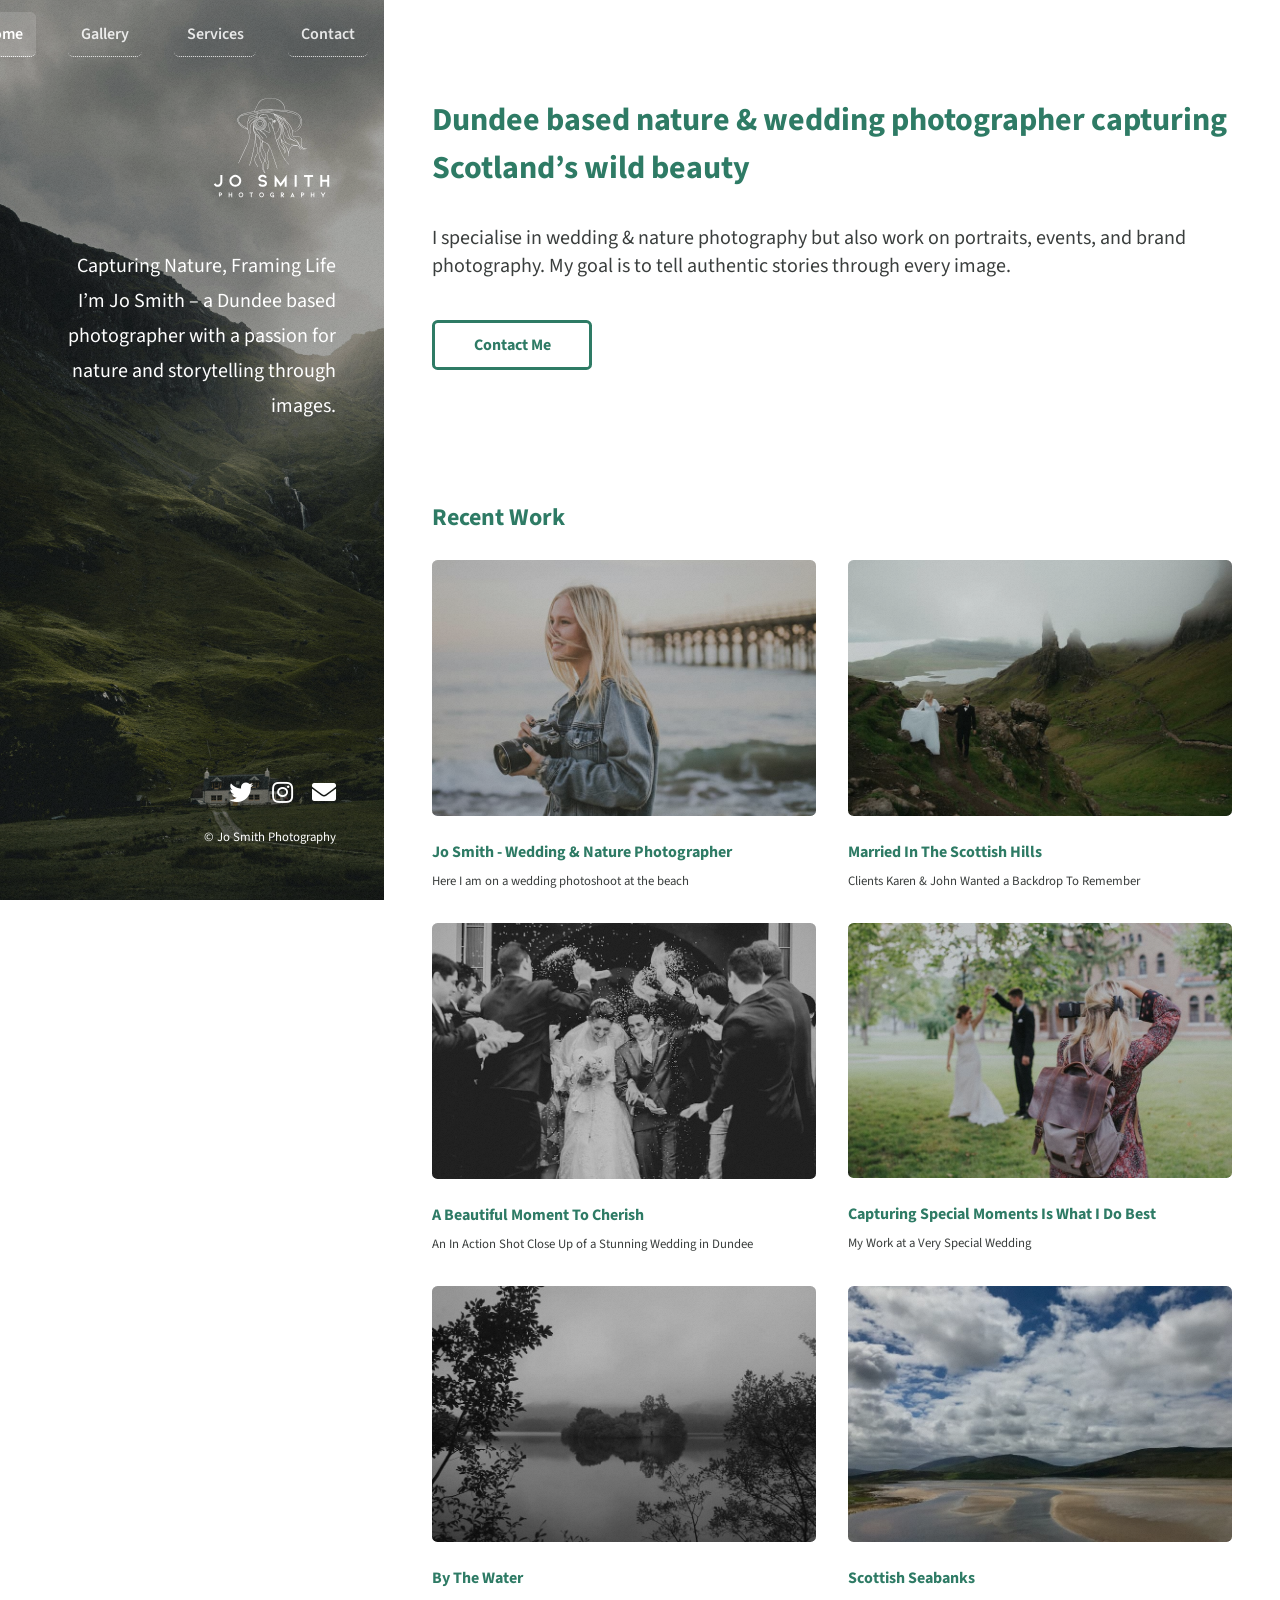
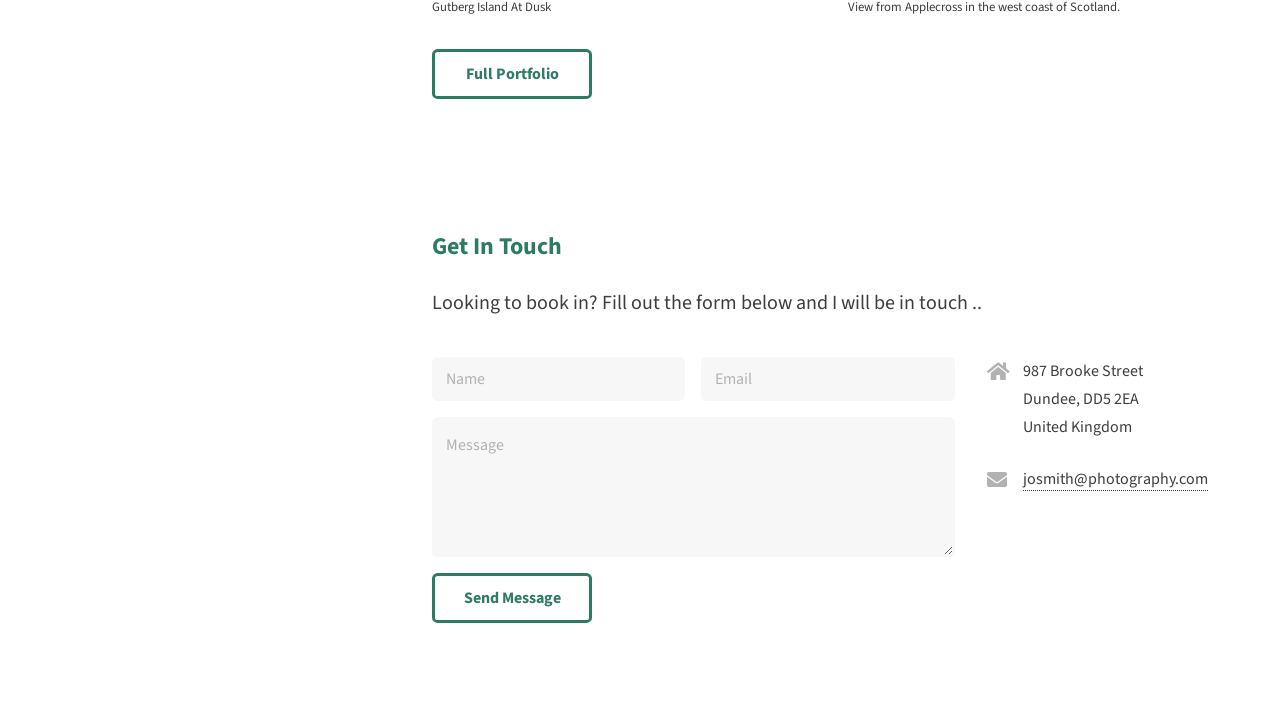
==== commit eb5f2f42: "recent changes" ====
--- a/index.html
+++ b/index.html
@@ -64,7 +64,7 @@
       <!-- Main Heading-->
         <h1>
           <strong>Capturing Nature</strong>, Framing Life<br />
-          I’m Jo Smith – a Dundee-based photographer with a passion for nature and storytelling through images.
+          I’m Jo Smith – a Dundee based photographer with a passion for nature and storytelling through images.
         </h1>
 
       
@@ -79,7 +79,7 @@
       <!-- One -->
       <section id="one">
         <header class="major">
-          <h2>Dundee-based nature & wedding photographer capturing Scotland’s wild beauty</h2>
+          <h2>Dundee based nature & wedding photographer capturing Scotland’s wild beauty</h2>
         </header>
         <p>I specialise in wedding & nature photography but also work on portraits, events, and brand photography. 
           My goal is to tell authentic stories through every image.</p>
@@ -191,9 +191,6 @@
     <ul class="copyright">
       <li>&copy; Jo Smith Photography</li>
     </ul>
-
-    <!-- Date and time will appear here -->
-    <div id="datetime" style="margin-top: 1rem; font-size: 0.9em; color: rgba(255,255,255,0.7);"></div>
   </div>
 </footer>
 
--- a/assets/css/main.css
+++ b/assets/css/main.css
@@ -100,7 +100,7 @@
 		}
 
 	body, input, select, textarea {
-		color: #a2a2a2;
+		color: #3a3e3d;
 		font-family: "Source Sans Pro", Helvetica, sans-serif;
 		font-size: 16pt;
 		font-weight: 400;
@@ -134,10 +134,12 @@
 
 	p {
 		margin: 0 0 2em 0;
+		color: #3a3e3d;
+		font-size: 1.25em;
 	}
 
 	h1, h2, h3, h4, h5, h6 {
-		color: #787878;
+		color: #2e7b65;
 		font-weight: 400;
 		line-height: 1em;
 		margin: 0 0 1em 0;
@@ -156,6 +158,7 @@
 	h2 {
 		font-size: 1.5em;
 		line-height: 1.5em;
+		font-weight: bold;
 	}
 
 	h3 {
@@ -2447,11 +2450,11 @@
 		transition: background-color 0.2s ease-in-out, color 0.2s ease-in-out, border-color 0.2s ease-in-out;
 		background-color: transparent;
 		border-radius: 0.35em;
-		border: solid 3px #efefef;
-		color: #787878 !important;
+		border: solid 3px #2e7b65;
+		color: #2e7b65 !important;
 		cursor: pointer;
 		display: inline-block;
-		font-weight: 400;
+		font-weight: bold;
 		height: 3.15em;
 		height: calc(2.75em + 6px);
 		line-height: 2.75em;
@@ -2466,8 +2469,11 @@
 		input[type="reset"]:hover,
 		input[type="button"]:hover,
 		.button:hover {
-			border-color: #49bf9d;
-			color: #49bf9d !important;
+			border-color: #0a6152;
+			color: #0a6152 !important;
+			box-shadow: #2e7b65 2px 2px 5px;
+			font-weight: bold;
+			-moz-transition: background-color 0.2s ease-in-out, color 0.2s ease-in-out, border-color 0.2s ease-in-out;
 		}
 
 		input[type="submit"]:active,
@@ -2475,8 +2481,8 @@
 		input[type="button"]:active,
 		.button:active {
 			background-color: rgba(73, 191, 157, 0.1);
-			border-color: #49bf9d;
-			color: #49bf9d !important;
+			border-color: #0a6152;
+			color: #0a6152 !important;
 		}
 
 		input[type="submit"].icon,
@@ -2519,9 +2525,9 @@
 		input[type="reset"].primary,
 		input[type="button"].primary,
 		.button.primary {
-			background-color: #49bf9d;
-			border-color: #49bf9d;
-			color: #ffffff !important;
+			background-color: transparent;
+			border-color: #2e7b65;
+			color: #2e7b65 !important;
 		}
 
 			input[type="submit"].primary:hover,
@@ -2566,6 +2572,7 @@
 		.work-item h3 {
 			font-size: 1em;
 			margin: 0 0 0.5em 0;
+			font-weight: bold;
 		}
 
 		.work-item p {
@@ -2634,7 +2641,7 @@
 		}
 
 		#header h1 {
-			color: rgba(255, 255, 255, 0.5);
+			color: rgb(255, 255, 255);
 			font-size: 1.35em;
 			line-height: 1.75em;
 			margin: 0;
@@ -2709,11 +2716,11 @@
 	}
 
 		#footer .icons a {
-			color: rgba(255, 255, 255, 0.4);
+			color: rgb(255, 255, 255);
 		}
 
 	#footer .copyright {
-		color: rgba(255, 255, 255, 0.4);
+		color: rgb(255, 255, 255);
 		font-size: 0.8em;
 		list-style: none;
 		margin: 1em 0 0 0;
@@ -2721,7 +2728,7 @@
 	}
 
 		#footer .copyright li {
-			border-left: solid 1px rgba(255, 255, 255, 0.25);
+			border-left: solid 1px rgb(255, 255, 255);
 			display: inline-block;
 			line-height: 1em;
 			margin-left: 0.75em;
@@ -2748,7 +2755,7 @@
 	}
 
 		#main > section {
-			border-top: solid 2px #efefef;
+			border-top: solid 2px #ffffff;
 			margin: 4em 0 0 0;
 			padding: 4em 0 0 0;
 		}
